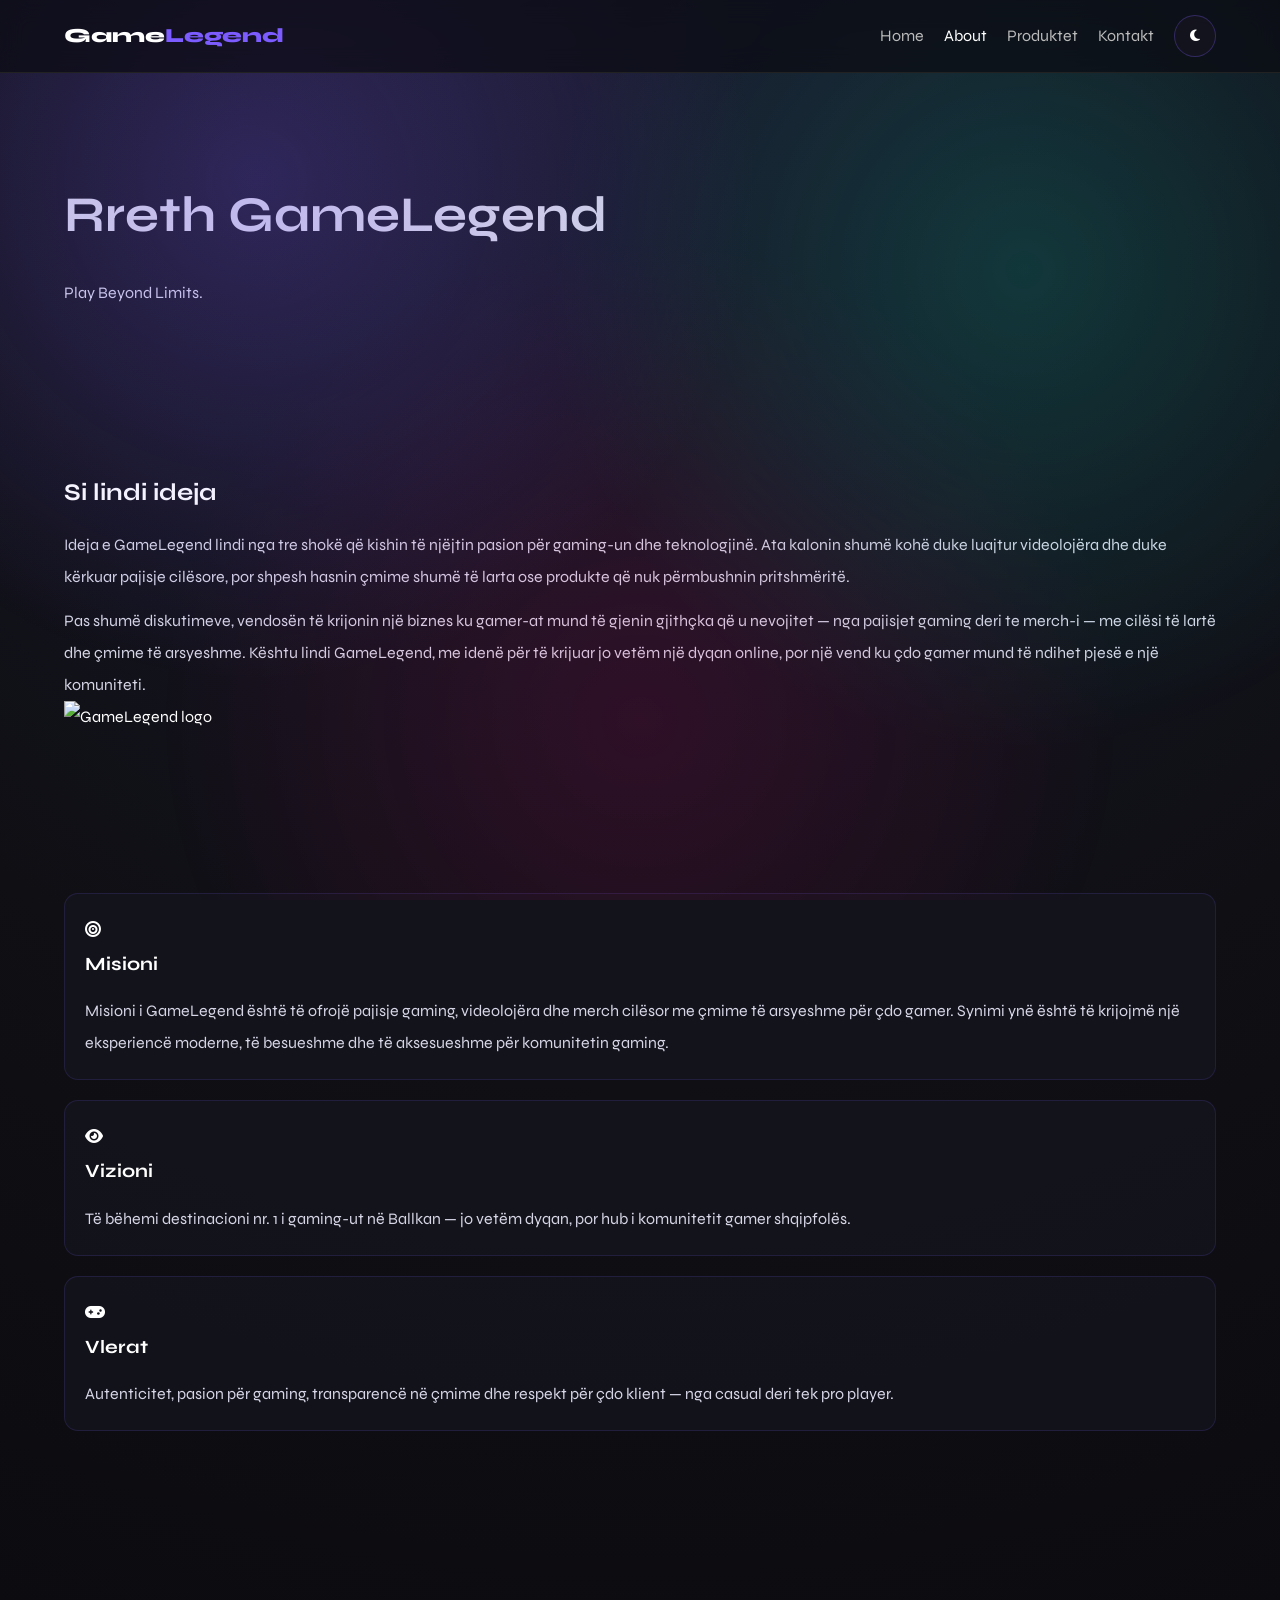
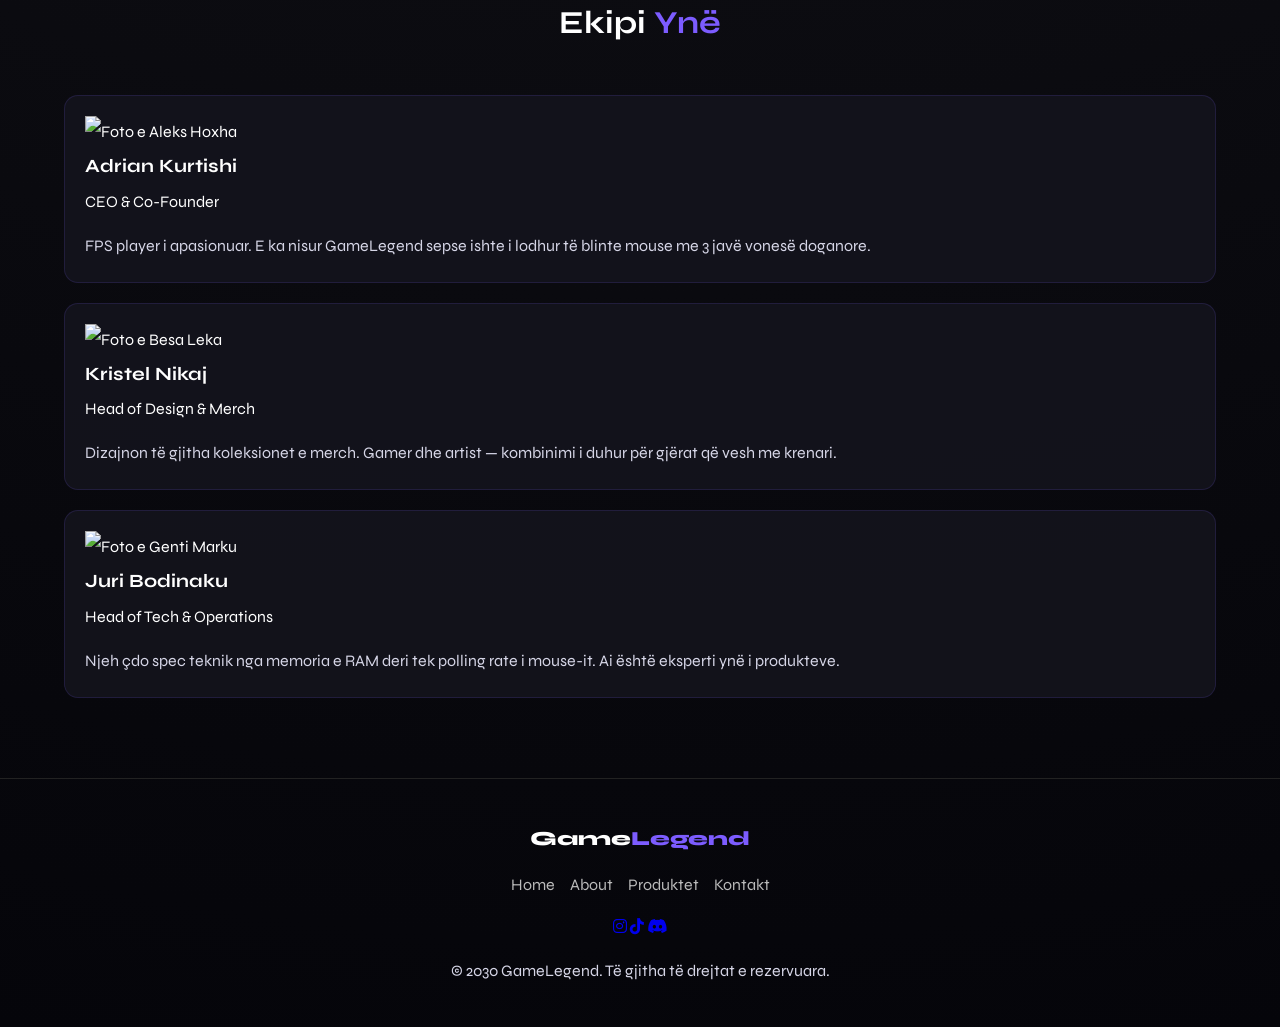
==== about.html @ 7329f88f "Update about.html" ====
<!DOCTYPE html>
<html lang="sq">
<head>
  <meta charset="UTF-8" />
  <meta name="viewport" content="width=device-width, initial-scale=1.0" />
  <title>GameLegend — Rreth Nesh</title>
  <link rel="stylesheet" href="css/style.css" />
  <link rel="stylesheet" href="css/responsive.css" />
  <link href="https://fonts.googleapis.com/css2?family=Space+Mono:wght@400;700&family=Syne:wght@400;600;800&display=swap" rel="stylesheet" />
  <link rel="stylesheet" href="https://cdnjs.cloudflare.com/ajax/libs/font-awesome/6.5.0/css/all.min.css" />
</head>
<body>

  <!-- NAVBAR -->
  <header class="navbar" id="navbar">
    <div class="nav-container">
      <a href="index.html" class="logo">Game<span>Legend</span></a>
      <nav class="nav-links" id="navLinks">
        <a href="index.html">Home</a>
        <a href="about.html" class="active">About</a>
        <a href="services.html">Produktet</a>
        <a href="contact.html">Kontakt</a>
        <button class="theme-toggle" id="theme-toggle" aria-label="Ndrysho temën">
          <i class="fas fa-moon"></i>
        </button>
      </nav>
      <button class="hamburger" id="hamburger" aria-label="Hap menunë" aria-expanded="false">
        <span></span><span></span><span></span>
      </button>
    </div>
  </header>

  <main>

    <!-- PAGE HERO -->
    <section class="page-hero">
      <div class="container">
        <h1 class="fade-in">Rreth <span>GameLegend</span></h1>
        <p class="fade-in">Play Beyond Limits.</p>
      </div>
    </section>

    <!-- STORY -->
    <section class="story-section">
      <div class="container story-grid">

        <div class="story-text reveal">
          <h2>Si lindi <span>ideja</span></h2>
          <p>Ideja e GameLegend lindi nga tre shokë që kishin të njëjtin pasion për gaming-un dhe teknologjinë. Ata kalonin shumë kohë duke luajtur videolojëra dhe duke kërkuar pajisje cilësore, por shpesh hasnin çmime shumë të larta ose produkte që nuk përmbushnin pritshmëritë.</p>
          <p>Pas shumë diskutimeve, vendosën të krijonin një biznes ku gamer-at mund të gjenin gjithçka që u nevojitet — nga pajisjet gaming deri te merch-i — me cilësi të lartë dhe çmime të arsyeshme. Kështu lindi GameLegend, me idenë për të krijuar jo vetëm një dyqan online, por një vend ku çdo gamer mund të ndihet pjesë e një komuniteti.</p>
        </div>

        <div class="story-visual reveal">
          <div class="story-img-placeholder">
            <img src="https://img.magnific.com/premium-photo/cyberpunk-gaming-controller-gamepad-joystick-illustration_691560-5812.jpg" alt="GameLegend logo" />
          </div>
        </div>

      </div>
    </section>

    <!-- MISSION VISION VALUES -->
    <section class="mvv-section">
      <div class="container">
        <div class="mvv-grid">

          <div class="mvv-card reveal">
            <div class="mvv-icon"><i class="fas fa-bullseye"></i></div>
            <h3>Misioni</h3>
            <p>Misioni i GameLegend është të ofrojë pajisje gaming, videolojëra dhe merch cilësor me çmime të arsyeshme për çdo gamer. Synimi ynë është të krijojmë një eksperiencë moderne, të besueshme dhe të aksesueshme për komunitetin gaming.</p>
          </div>

          <div class="mvv-card reveal">
            <div class="mvv-icon"><i class="fas fa-eye"></i></div>
            <h3>Vizioni</h3>
            <p>Të bëhemi destinacioni nr. 1 i gaming-ut në Ballkan — jo vetëm dyqan, por hub i komunitetit gamer shqipfolës.</p>
          </div>

          <div class="mvv-card reveal">
            <div class="mvv-icon"><i class="fas fa-gamepad"></i></div>
            <h3>Vlerat</h3>
            <p>Autenticitet, pasion për gaming, transparencë në çmime dhe respekt për çdo klient — nga casual deri tek pro player.</p>
          </div>

        </div>
      </div>
    </section>

    <!-- TEAM -->
    <section class="team-section">
      <div class="container">
        <h2 class="section-title reveal">Ekipi <span>Ynë</span></h2>
        <div class="team-grid">

          <div class="team-card reveal">
            <div class="team-photo">
              <img src="https://picsum.photos/seed/gamer1/200/200" alt="Foto e Aleks Hoxha" />
            </div>
            <h3>Adrian Kurtishi</h3>
            <span class="role">CEO & Co-Founder</span>
            <p>FPS player i apasionuar. E ka nisur GameLegend sepse ishte i lodhur të blinte mouse me 3 javë vonesë doganore.</p>
          </div>

          <div class="team-card reveal">
            <div class="team-photo">
              <img src="https://picsum.photos/seed/gamer2/200/200" alt="Foto e Besa Leka" />
            </div>
            <h3>Kristel Nikaj</h3>
            <span class="role">Head of Design & Merch</span>
            <p>Dizajnon të gjitha koleksionet e merch. Gamer dhe artist — kombinimi i duhur për gjërat që vesh me krenari.</p>
          </div>

          <div class="team-card reveal">
            <div class="team-photo">
              <img src="https://picsum.photos/seed/gamer3/200/200" alt="Foto e Genti Marku" />
            </div>
            <h3>Juri Bodinaku</h3>
            <span class="role">Head of Tech & Operations</span>
            <p>Njeh çdo spec teknik nga memoria e RAM deri tek polling rate i mouse-it. Ai është eksperti ynë i produkteve.</p>
          </div>

        </div>
      </div>
    </section>

  </main>

  <!-- FOOTER -->
  <footer class="footer">
    <div class="container footer-inner">
      <a href="index.html" class="logo">Game<span>Legend</span></a>
      <div class="footer-links">
        <a href="index.html">Home</a>
        <a href="about.html">About</a>
        <a href="services.html">Produktet</a>
        <a href="contact.html">Kontakt</a>
      </div>
      <div class="footer-social">
        <a href="#" aria-label="Instagram"><i class="fab fa-instagram"></i></a>
        <a href="#" aria-label="TikTok"><i class="fab fa-tiktok"></i></a>
        <a href="#" aria-label="Discord"><i class="fab fa-discord"></i></a>
      </div>
      <p class="copyright">&copy; 2030 GameLegend. Të gjitha të drejtat e rezervuara.</p>
    </div>
  </footer>

  <script src="js/main.js"></script>
</body>
</html>
---- css/style.css ----
/* ========== RESET ========== */
* {
  margin: 0;
  padding: 0;
  box-sizing: border-box;
}

/* ========== BODY + CYBER BACKGROUND ========== */
body {
  font-family: "Syne", sans-serif;
  color: #fff;
  line-height: 2;
  overflow-x: hidden;

  /* deep cyber gradient */
  background: radial-gradient(circle at top, #1a1a2e 0%, #0f0f14 40%, #05050a 100%);
}

p {
  margin-top: 12px;
  color: #d6d6e7;
}

h1 {
  font-size: 50px;
  margin-top: 12px;
  color: #d6d6e7;
}

/* glowing orbs background */
body::before {
  content: "";
  position: fixed;
  inset: 0;
  pointer-events: none;

  background:
    radial-gradient(circle at 20% 20%, rgba(124, 92, 255, 0.25), transparent 40%),
    radial-gradient(circle at 80% 30%, rgba(0, 255, 200, 0.15), transparent 40%),
    radial-gradient(circle at 50% 80%, rgba(255, 0, 120, 0.12), transparent 50%);
}

/* soft animation */
body::before {
  animation: glowMove 14s ease-in-out infinite;
}

@keyframes glowMove {
  0%   { transform: translate(0px, 0px); }
  50%  { transform: translate(-20px, 20px); }
  100% { transform: translate(0px, 0px); }
}

/* ========== CONTAINER ========== */
.container {
  width: 90%;
  max-width: 1200px;
  margin: auto;
}

/* ========== LOGO ========== */
.logo {
  font-weight: 800;
  font-size: 20px;
  text-decoration: none;
  color: white;
}

.logo span {
  color: #7c5cff;
}

/* ========== NAVBAR ========== */
.navbar {
  position: sticky;
  top: 0;
  z-index: 1000;

  background: rgba(10, 10, 18, 0.7);
  backdrop-filter: blur(12px);
  border-bottom: 1px solid #222;
}

.nav-container {
  width: 90%;
  max-width: 1200px;
  margin: auto;

  display: flex;
  justify-content: space-between;
  align-items: center;
  padding: 15px 0;
}

.nav-links {
  display: flex;
  gap: 20px;
  align-items: center;
}

.nav-links a {
  color: #bbb;
  text-decoration: none;
  transition: 0.3s;
}

.nav-links a:hover,
.nav-links a.active {
  color: #fff;
}

/* ========== BUTTONS ========== */
.btn-primary {
  display: inline-block;
  padding: 12px 20px;
  background: #7c5cff;
  color: white;
  border-radius: 10px;
  text-decoration: none;
  transition: 0.3s;
  box-shadow: 0 0 20px rgba(124, 92, 255, 0.3);
}

.btn-primary:hover {
  transform: translateY(-3px);
  box-shadow: 0 0 30px rgba(124, 92, 255, 0.6);
}

.btn-outline {
  padding: 10px 15px;
  border: 1px solid #7c5cff;
  background: transparent;
  color: white;
  cursor: pointer;
  transition: 0.3s;
}

.btn-outline:hover {
  background: #7c5cff;
}

/* ========== HERO ========== */
.hero {
  min-height: 90vh;
  display: flex;
  align-items: center;
  justify-content: space-between;
  padding: 60px 10%;
}

.hero h1 {
  font-size: 52px;
  line-height: 2;
}

.hero span {
  color: #7c5cff;
}

/* ========== SECTIONS ========== */
section {
  padding: 80px 0;
}

.section-title {
  font-size: 32px;
  text-align: center;
  margin-bottom: 40px;
}

.section-title span {
  color: #7c5cff;
}

/* ========== GRID ========== */
.cards-grid,
.stats-grid,
.services-grid,
.mvv-grid,
.team-grid {
  display: grid;
  gap: 20px;
}

.cards-grid {
  grid-template-columns: repeat(4, 1fr);
}

.services-grid {
  grid-template-columns: repeat(3, 1fr);
}

/* ========== CARDS ========== */
.card,
.stat-card,
.service-card,
.mvv-card,
.team-card {
  background: rgba(20, 20, 30, 0.85);
  border: 1px solid rgba(124, 92, 255, 0.15);
  padding: 20px;
  border-radius: 14px;
  transition: 0.3s;
}

.card:hover,
.service-card:hover {
  transform: translateY(-6px);
  border-color: rgba(124, 92, 255, 0.5);
}

/* ========== PRICE ========== */
.price {
  display: block;
  margin: 10px 0;
  color: #7c5cff;
  font-weight: bold;
}

/* ========== CONTACT ========== */
.contact-grid {
  display: grid;
  grid-template-columns: 2fr 1fr;
  gap: 30px;
}

input,
textarea {
  width: 100%;
  padding: 10px;
  border-radius: 8px;
  border: none;
  margin-top: 5px;
  background: #111;
  color: white;
}

/* ========== FOOTER ========== */
.footer {
  padding: 40px 0;
  text-align: center;
  border-top: 1px solid #222;
}

.footer-links {
  display: flex;
  justify-content: center;
  gap: 15px;
  margin: 10px 0;
}

.footer-links a {
  color: #bbb;
  text-decoration: none;
}

/* ========== HAMBURGER ========== */
.hamburger {
  display: none;
  flex-direction: column;
  gap: 5px;
  background: transparent;
  border: none;
  cursor: pointer;
}

.hamburger span {
  width: 25px;
  height: 3px;
  background: white;
  border-radius: 5px;
  transition: 0.3s;
}

/* ========== THEME TOGGLE ========== */
.theme-toggle {
  width: 42px;
  height: 42px;

  border-radius: 50%;
  border: 1px solid rgba(124, 92, 255, 0.3);

  background: rgba(20, 20, 30, 0.9);

  color: white;

  cursor: pointer;

  display: flex;
  align-items: center;
  justify-content: center;

  transition: 0.3s;
}

.theme-toggle:hover {
  transform: rotate(15deg) scale(1.08);

  background: #7c5cff;

  box-shadow: 0 0 20px rgba(124, 92, 255, 0.5);
}

/* ========== LIGHT MODE ========== */
body.light-mode {
  background: #f5f5f7;
  color: #111;
}

/* navbar */
body.light-mode .navbar {
  background: rgba(255, 255, 255, 0.8);
  border-bottom: 1px solid #ddd;
}

/* cards */
body.light-mode .card,
body.light-mode .service-card,
body.light-mode .team-card,
body.light-mode .mvv-card,
body.light-mode .stat-card {
  background: white;
  border: 1px solid #ddd;
  color: #111;
}

/* paragraphs */
body.light-mode p {
  color: #333;
}

/* nav links */
body.light-mode .nav-links a {
  color: #444;
}

body.light-mode .nav-links a:hover,
body.light-mode .nav-links a.active {
  color: #7c5cff;
}

/* inputs */
body.light-mode input,
body.light-mode textarea {
  background: white;
  color: #111;
  border: 1px solid #ccc;
}

/* footer */
body.light-mode .footer {
  border-top: 1px solid #ddd;
}
---- css/responsive.css ----
/* ========== TABLET ========== */
@media (max-width: 1024px) {

  .hero {
    flex-direction: column;
    text-align: center;
    gap: 30px;
  }

  .hero h1 {
    font-size: 40px;
  }

  .cards-grid {
    grid-template-columns: repeat(2, 1fr);
  }

  .services-grid {
    grid-template-columns: repeat(2, 1fr);
  }

  .contact-grid {
    grid-template-columns: 1fr;
  }
}

/* ========== MOBILE ========== */
@media (max-width: 600px) {

  .nav-links {
    display: none;
  }

  .hero {
    padding: 40px 5%;
  }

  .hero h1 {
    font-size: 30px;
  }

  .section-title {
    font-size: 24px;
  }

  .cards-grid,
  .services-grid {
    grid-template-columns: 1fr;
  }

  .container {
    width: 95%;
  }
}

@media (max-width: 600px) {

  .hamburger {
    display: flex;
  }

  .nav-links {
    position: absolute;
    top: 70px;
    right: 5%;
    width: 220px;

    background: rgba(15, 15, 25, 0.95);
    backdrop-filter: blur(12px);

    border: 1px solid #333;
    border-radius: 12px;

    display: flex;
    flex-direction: column;
    padding: 20px;
    gap: 15px;

    opacity: 0;
    visibility: hidden;
    transform: translateY(-10px);

    transition: 0.3s;
  }

  .nav-links.show {
    opacity: 1;
    visibility: visible;
    transform: translateY(0);
  }
}
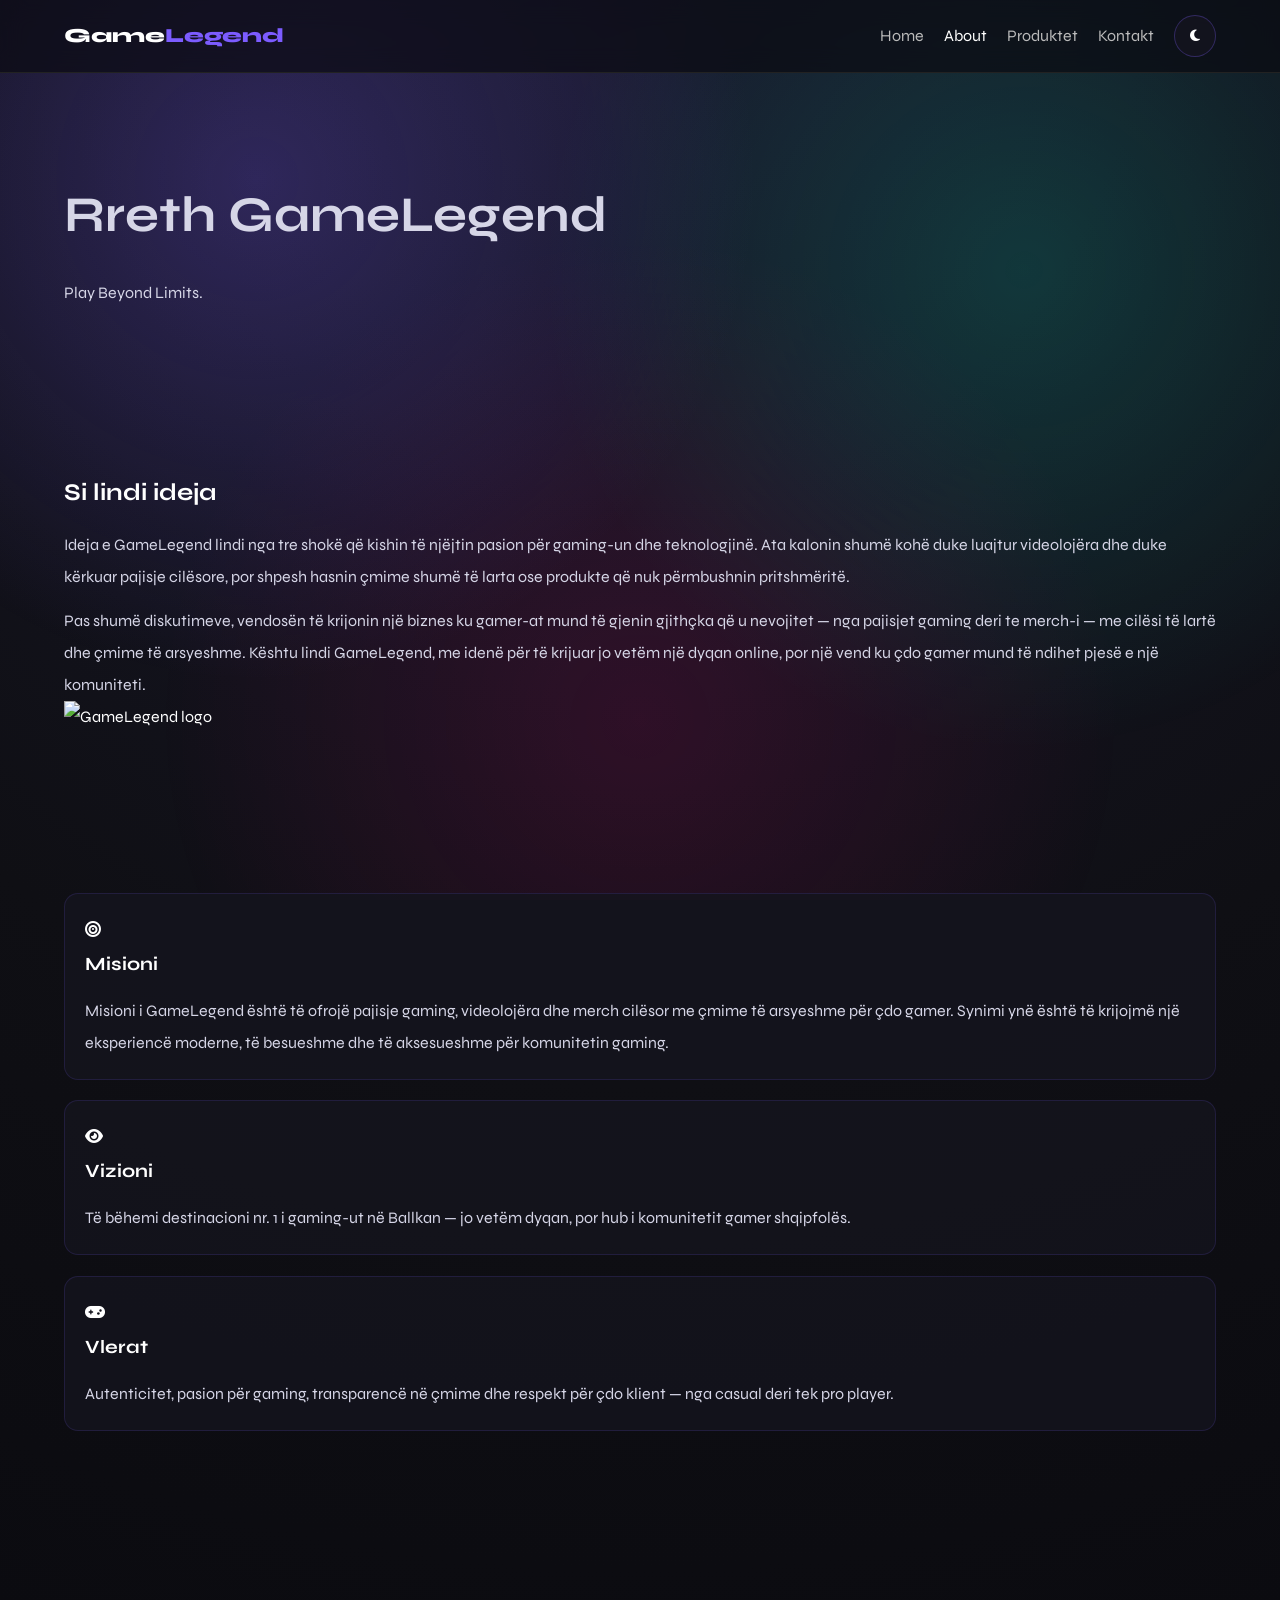
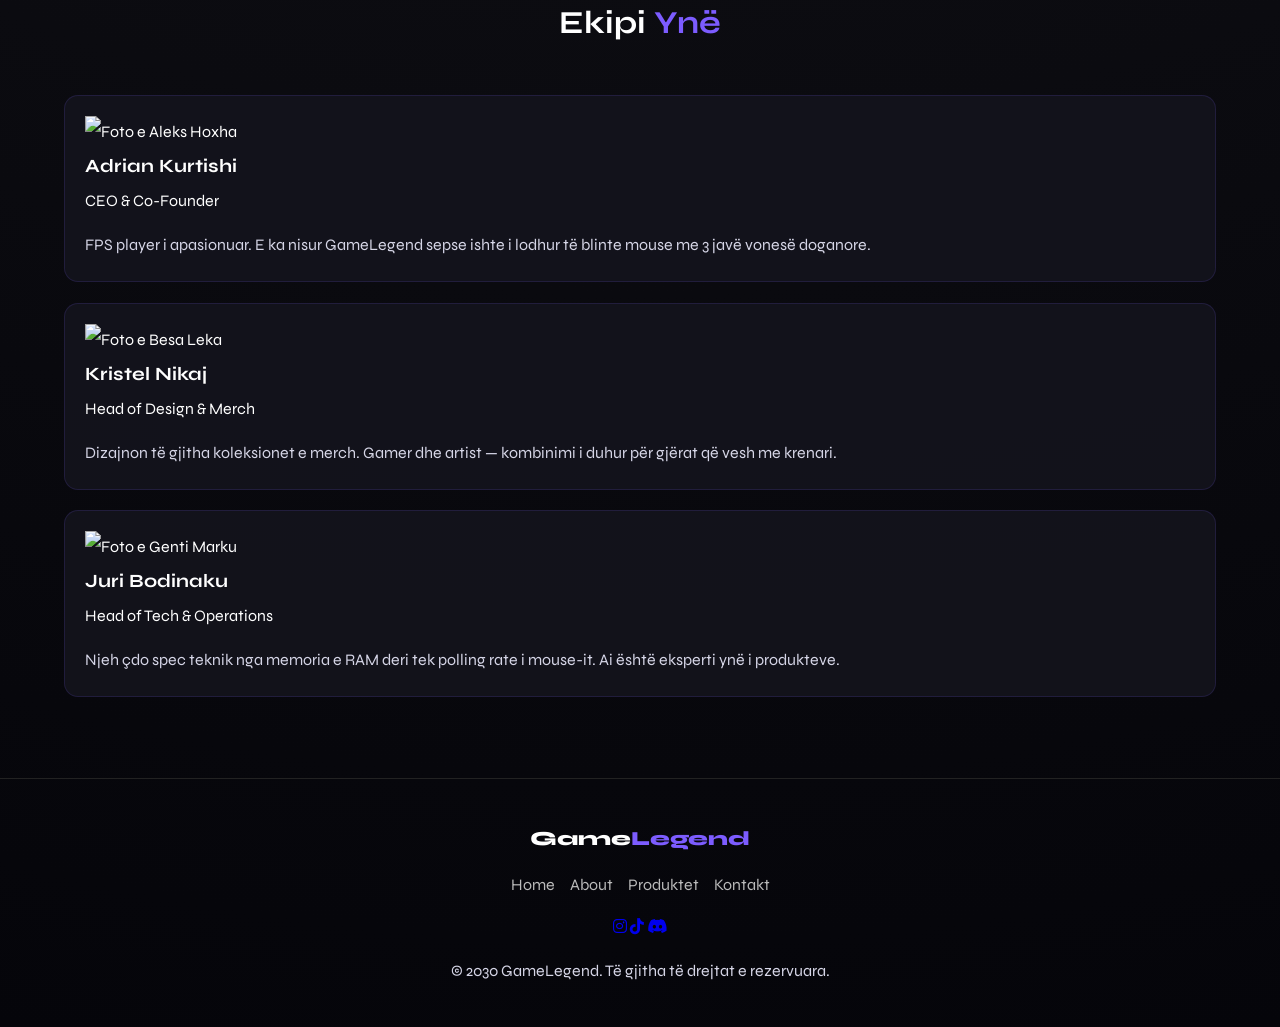
==== commit b9e0f478: "Update about.html" ====
--- a/about.html
+++ b/about.html
@@ -24,7 +24,7 @@
           <i class="fas fa-moon"></i>
         </button>
       </nav>
-      <button class="hamburger" id="hamburger" aria-label="Hap menunë" aria-expanded="false">
+      <button class="hamburger" id="hamburger-btn" aria-label="Hap menunë" aria-expanded="false">
         <span></span><span></span><span></span>
       </button>
     </div>
@@ -35,8 +35,8 @@
     <!-- PAGE HERO -->
     <section class="page-hero">
       <div class="container">
-        <h1 class="fade-in">Rreth <span>GameLegend</span></h1>
-        <p class="fade-in">Play Beyond Limits.</p>
+        <h1 class="reveal fade-in">Rreth <span>GameLegend</span></h1>
+        <p class="reveal fade-in">Play Beyond Limits.</p>
       </div>
     </section>
 
--- a/css/style.css
+++ b/css/style.css
@@ -351,3 +351,25 @@
 body.light-mode .footer {
   border-top: 1px solid #ddd;
 }
+
+/* ========== ANIMATION ========== */
+.reveal {
+    opacity: 0;
+    transition: all 0.8s ease-out; 
+    will-change: opacity, transform;
+}
+
+
+.reveal.fade-in {
+    transform: scale(0.95); 
+}
+
+.reveal.slide-in {
+    transform: translateY(40px); 
+}
+
+
+.reveal.active {
+    opacity: 1;
+    transform: translateY(0) scale(1);
+}
--- a/css/responsive.css
+++ b/css/responsive.css
@@ -53,7 +53,7 @@
   }
 }
 
-@media (max-width: 600px) {
+@media (max-width: 768px) {
 
   .hamburger {
     display: flex;
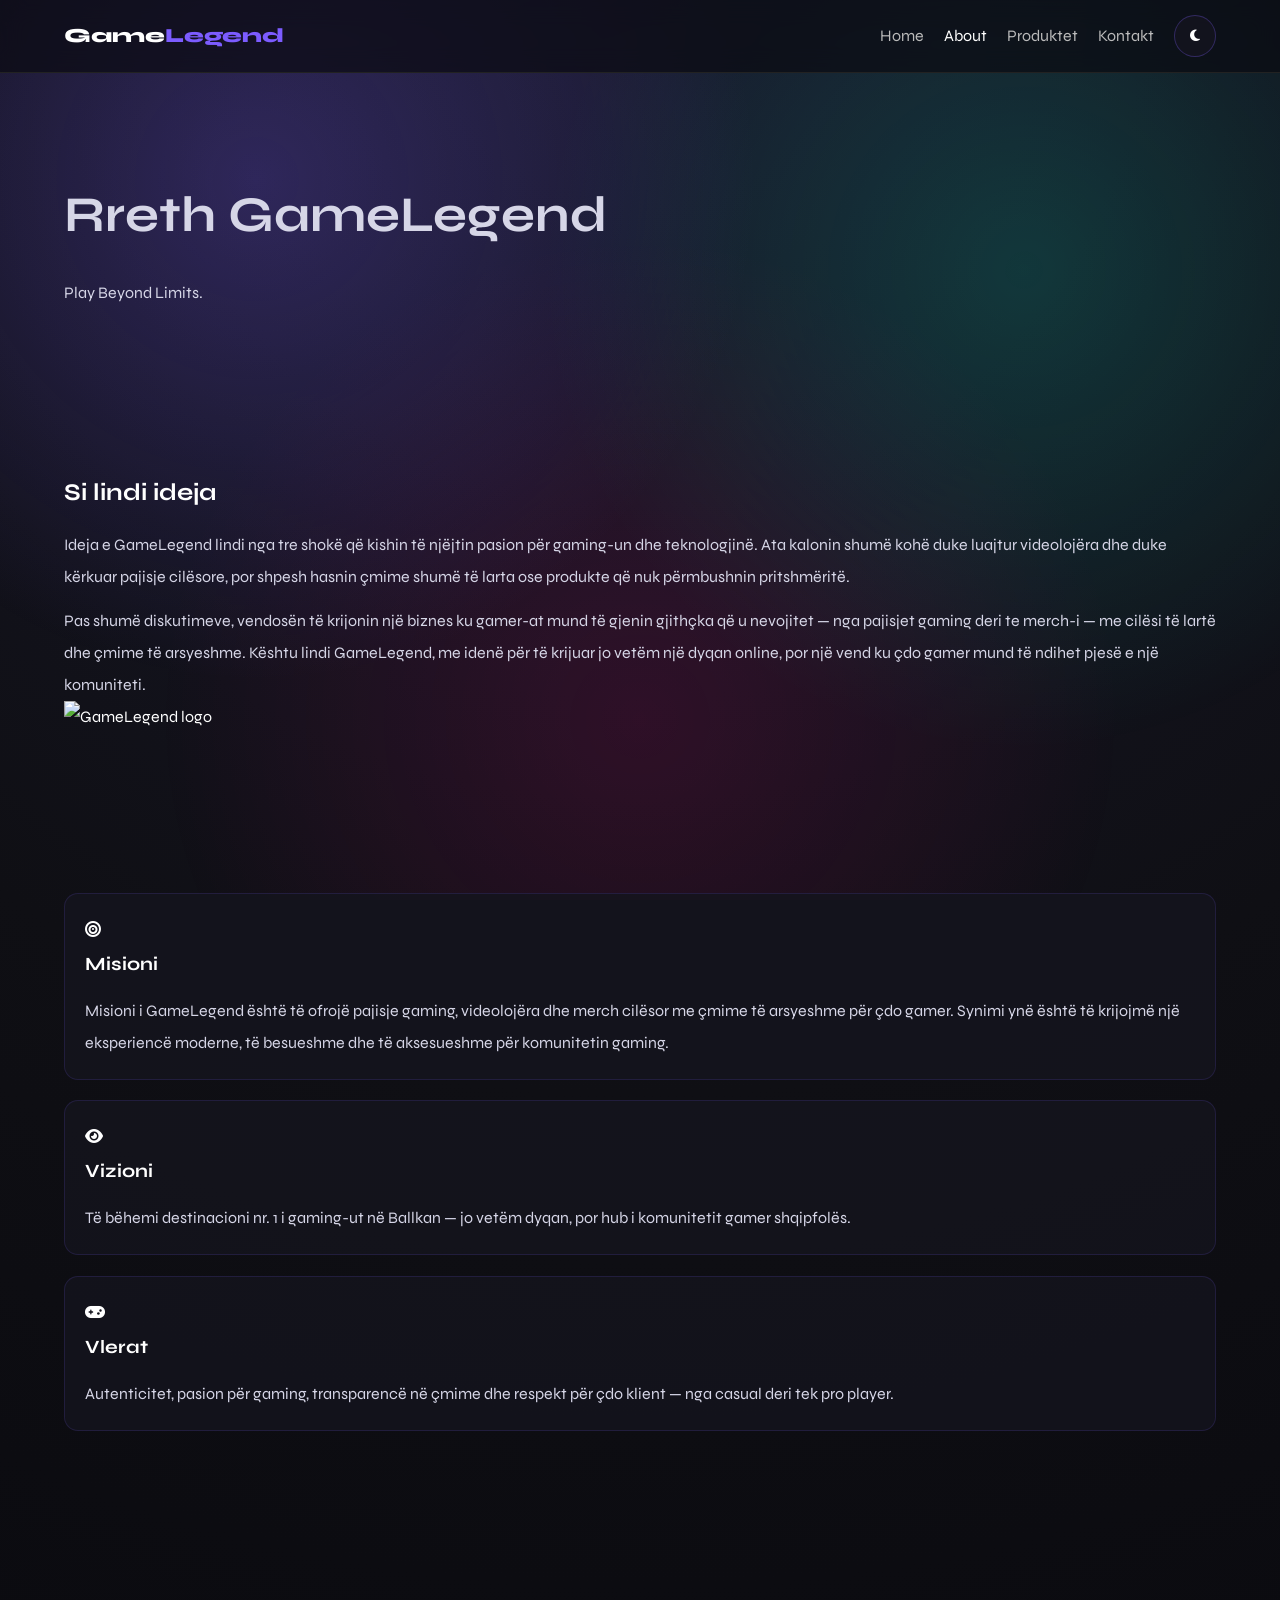
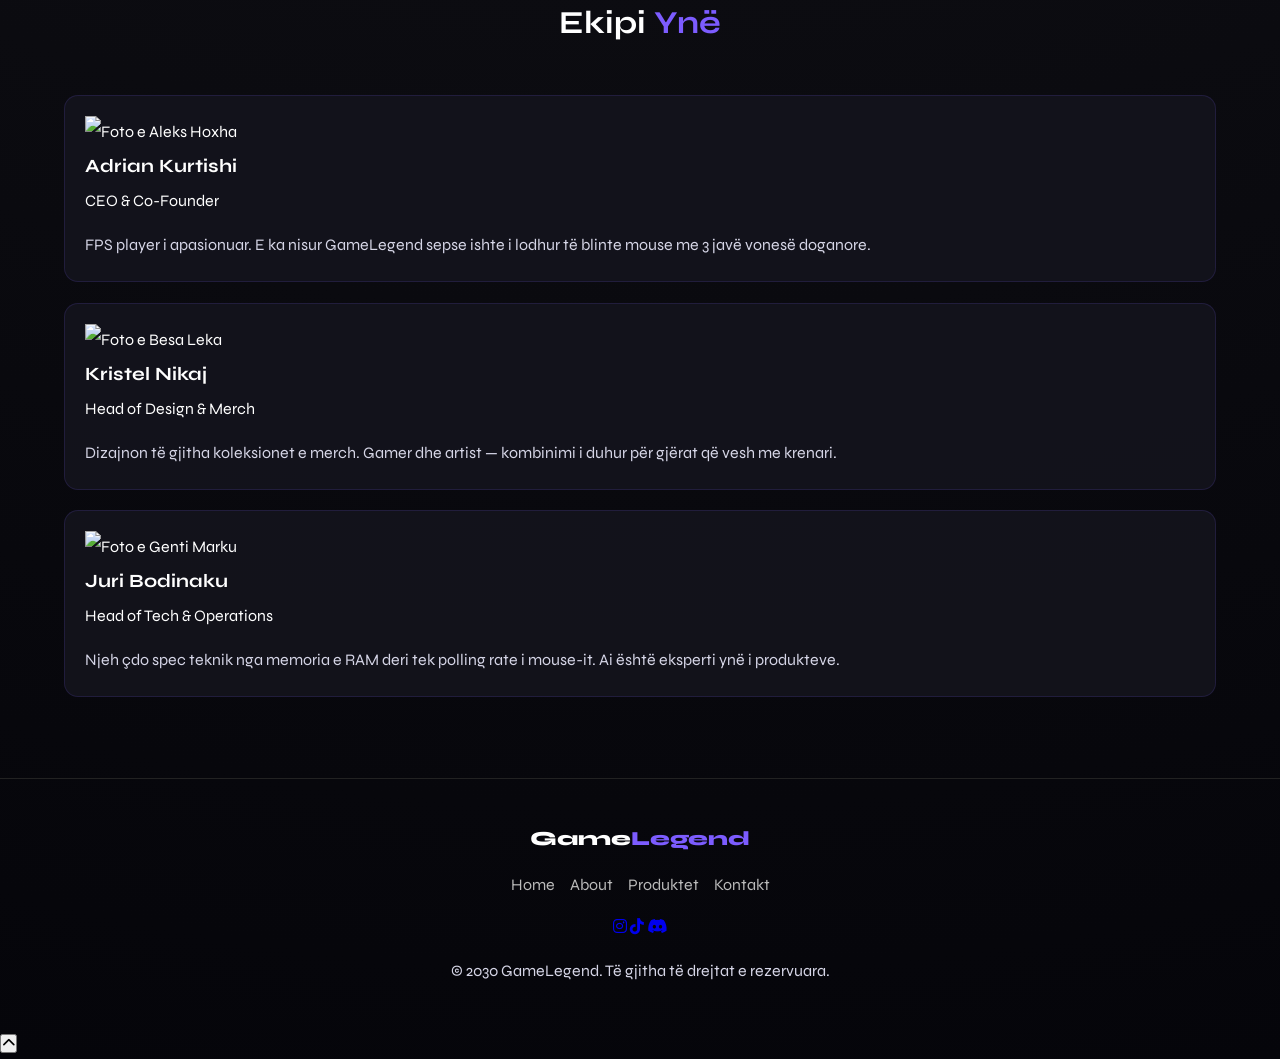
==== commit 7e703f07: "Update about.html" ====
--- a/about.html
+++ b/about.html
@@ -36,7 +36,7 @@
     <section class="page-hero">
       <div class="container">
         <h1 class="reveal fade-in">Rreth <span>GameLegend</span></h1>
-        <p class="reveal fade-in">Play Beyond Limits.</p>
+        <p class="reveal slide-in">Play Beyond Limits.</p>
       </div>
     </section>
 
@@ -143,7 +143,9 @@
       <p class="copyright">&copy; 2030 GameLegend. Të gjitha të drejtat e rezervuara.</p>
     </div>
   </footer>
-
+<button id="backToTop" class="back-to-top" aria-label="Kthehu në krye">
+    <i class="fas fa-chevron-up"></i>
+</button>
   <script src="js/main.js"></script>
 </body>
 </html>
--- a/css/style.css
+++ b/css/style.css
@@ -359,7 +359,6 @@
     will-change: opacity, transform;
 }
 
-
 .reveal.fade-in {
     transform: scale(0.95); 
 }
@@ -367,9 +366,18 @@
 .reveal.slide-in {
     transform: translateY(40px); 
 }
-
 
 .reveal.active {
     opacity: 1;
     transform: translateY(0) scale(1);
 }
+
+/* ========== FILTER ========== */
+.service-card.hide {
+    display: none;
+}
+
+.filter-btn.active {
+    background-color: #ff4757;
+    color: white;
+}
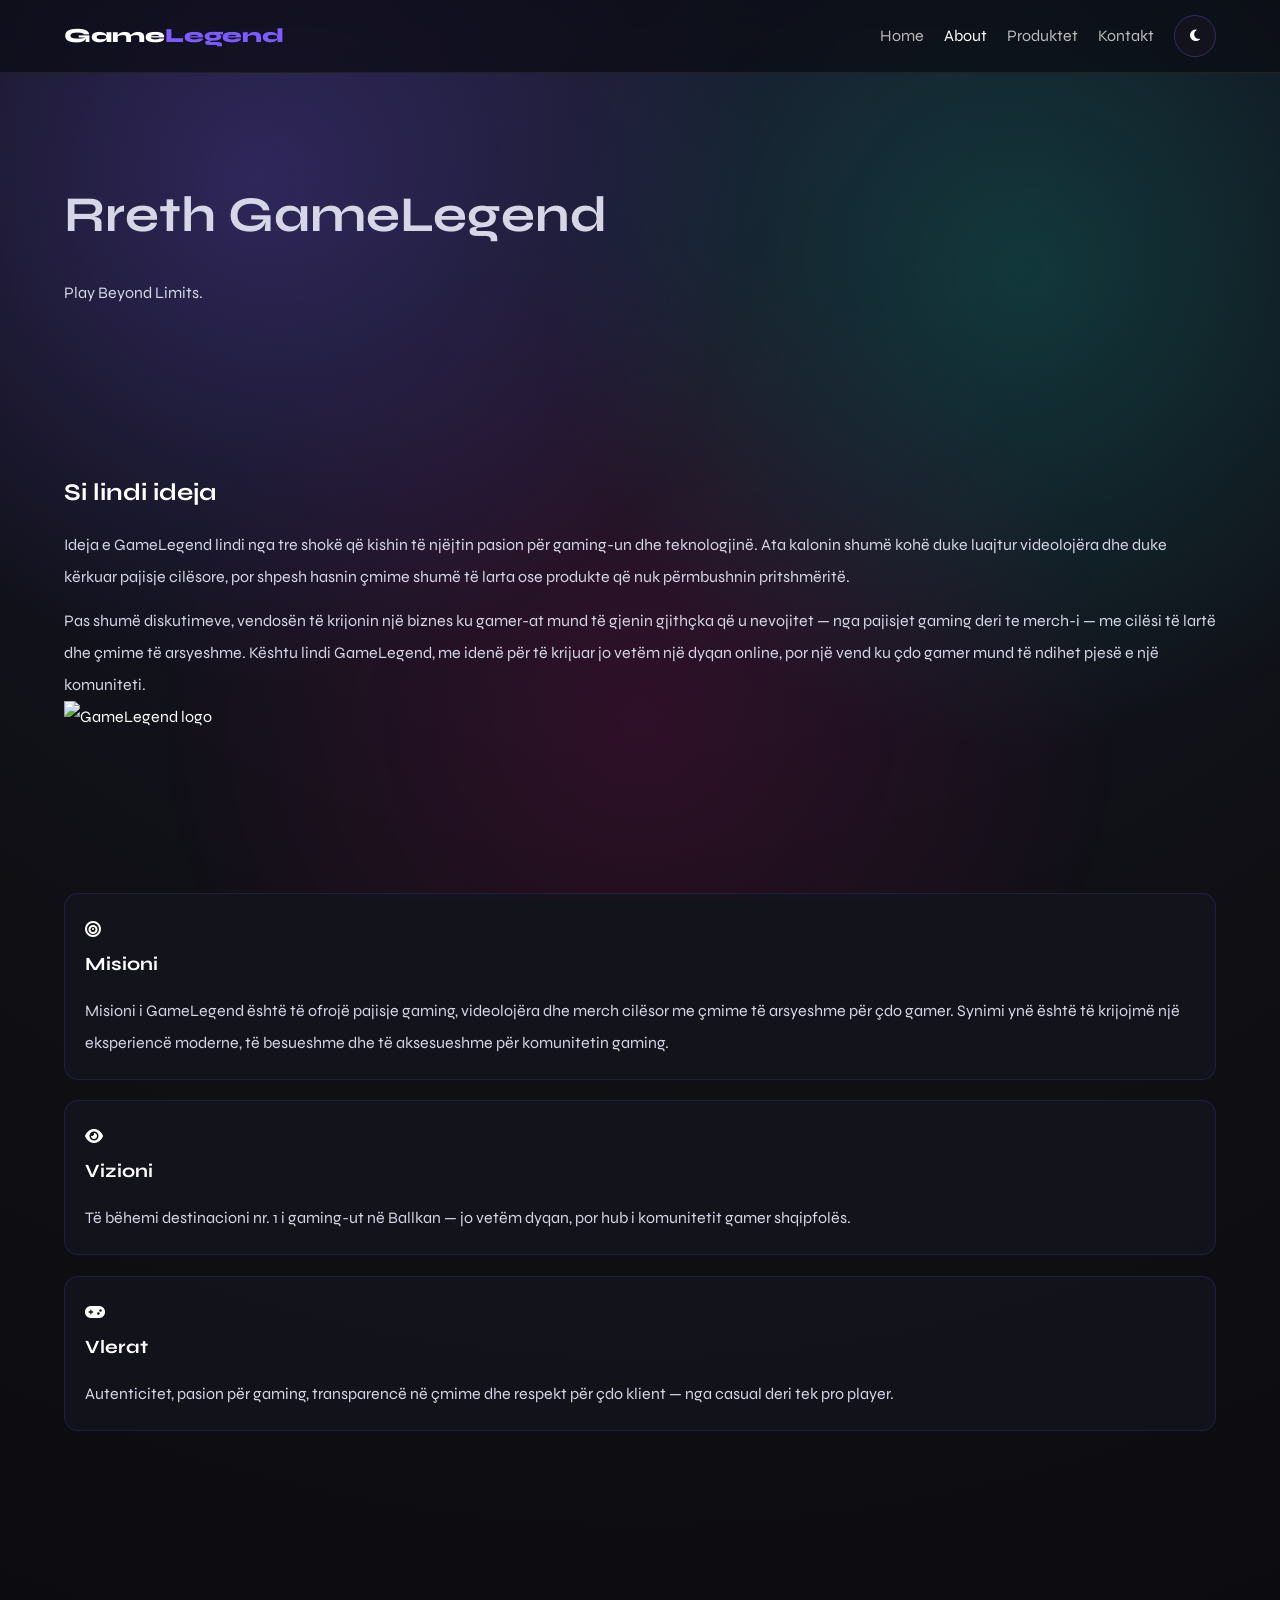
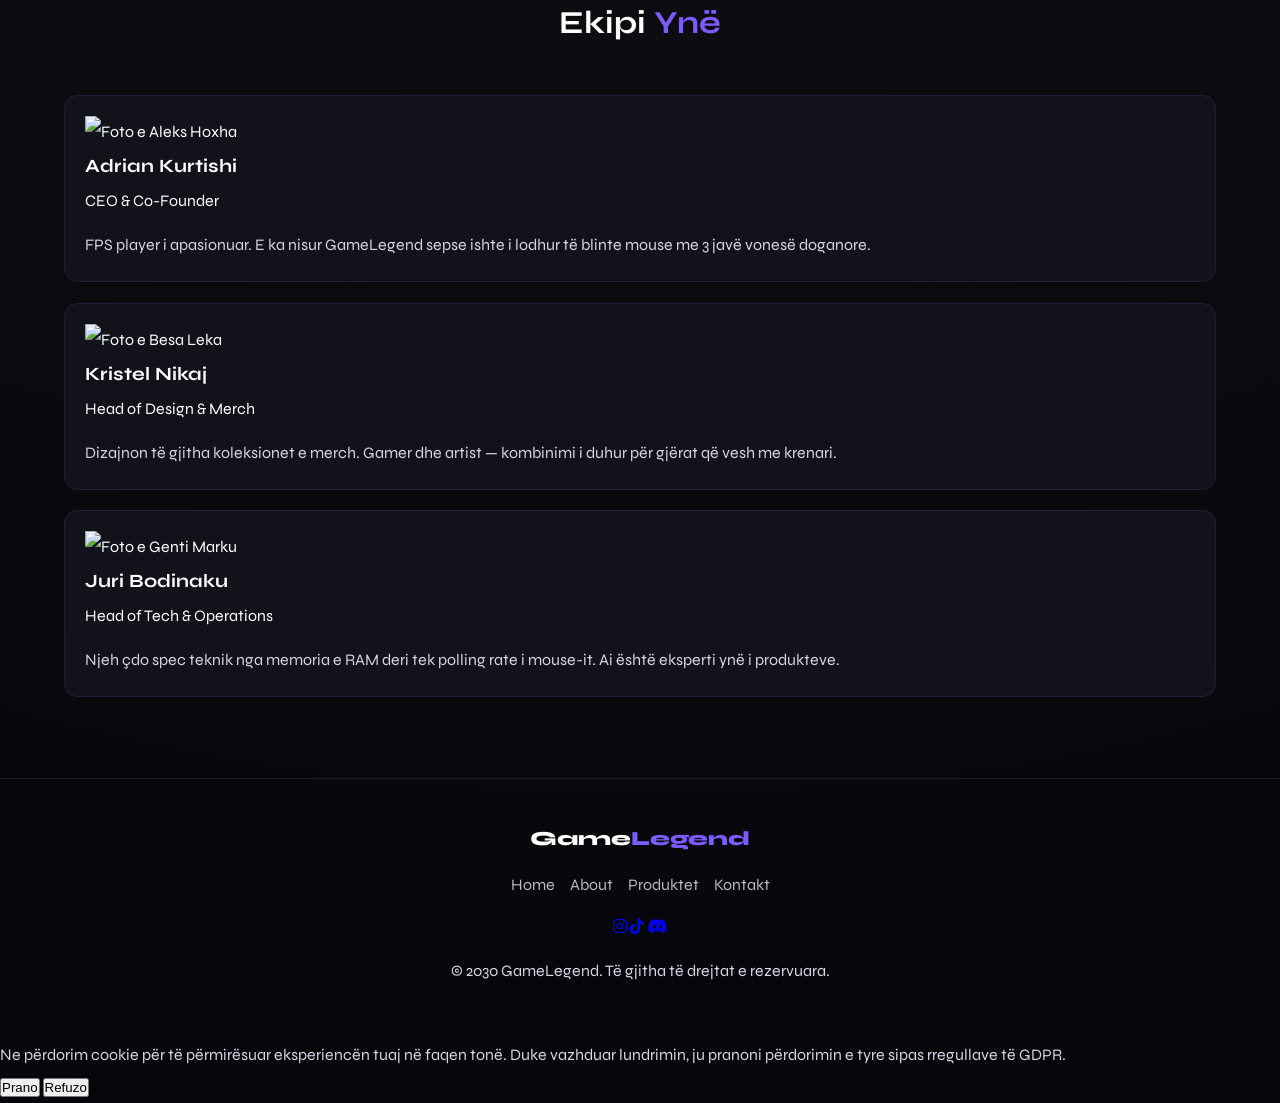
==== commit 549e6ea3: "Update about.html" ====
--- a/about.html
+++ b/about.html
@@ -146,6 +146,15 @@
 <button id="backToTop" class="back-to-top" aria-label="Kthehu në krye">
     <i class="fas fa-chevron-up"></i>
 </button>
+  <div id="cookieBanner" class="cookie-banner">
+    <div class="cookie-content">
+        <p>Ne përdorim cookie për të përmirësuar eksperiencën tuaj në faqen tonë. Duke vazhduar lundrimin, ju pranoni përdorimin e tyre sipas rregullave të GDPR.</p>
+        <div class="cookie-buttons">
+            <button id="acceptCookies" class="btn-cookie btn-accept">Prano</button>
+            <button id="declineCookies" class="btn-cookie btn-decline">Refuzo</button>
+        </div>
+    </div>
+</div>
   <script src="js/main.js"></script>
 </body>
 </html>
--- a/css/style.css
+++ b/css/style.css
@@ -381,3 +381,39 @@
     background-color: #ff4757;
     color: white;
 }
+
+/* ========== BACK TO TOP ========== */
+.back-to-top {
+    position: fixed;
+    bottom: 30px;
+    right: 30px;
+    width: 50px;
+    height: 50px;
+    background-color: #007bff;
+    color: #ffffff;
+    border: none;
+    border-radius: 50%;
+    cursor: pointer;
+    display: flex;
+    align-items: center;
+    justify-content: center;
+    font-size: 1.2rem;
+    box-shadow: 0 4px 12px rgba(0, 0, 0, 0.25);
+    z-index: 9999;
+
+    opacity: 0;
+    visibility: hidden;
+    pointer-events: none;
+    transition: all 0.3s ease-in-out;
+}
+
+.back-to-top.show {
+    opacity: 1;
+    visibility: visible;
+    pointer-events: auto;
+}
+
+.back-to-top:hover {
+    background-color: #0056b3; 
+    transform: translateY(-5px); 
+}
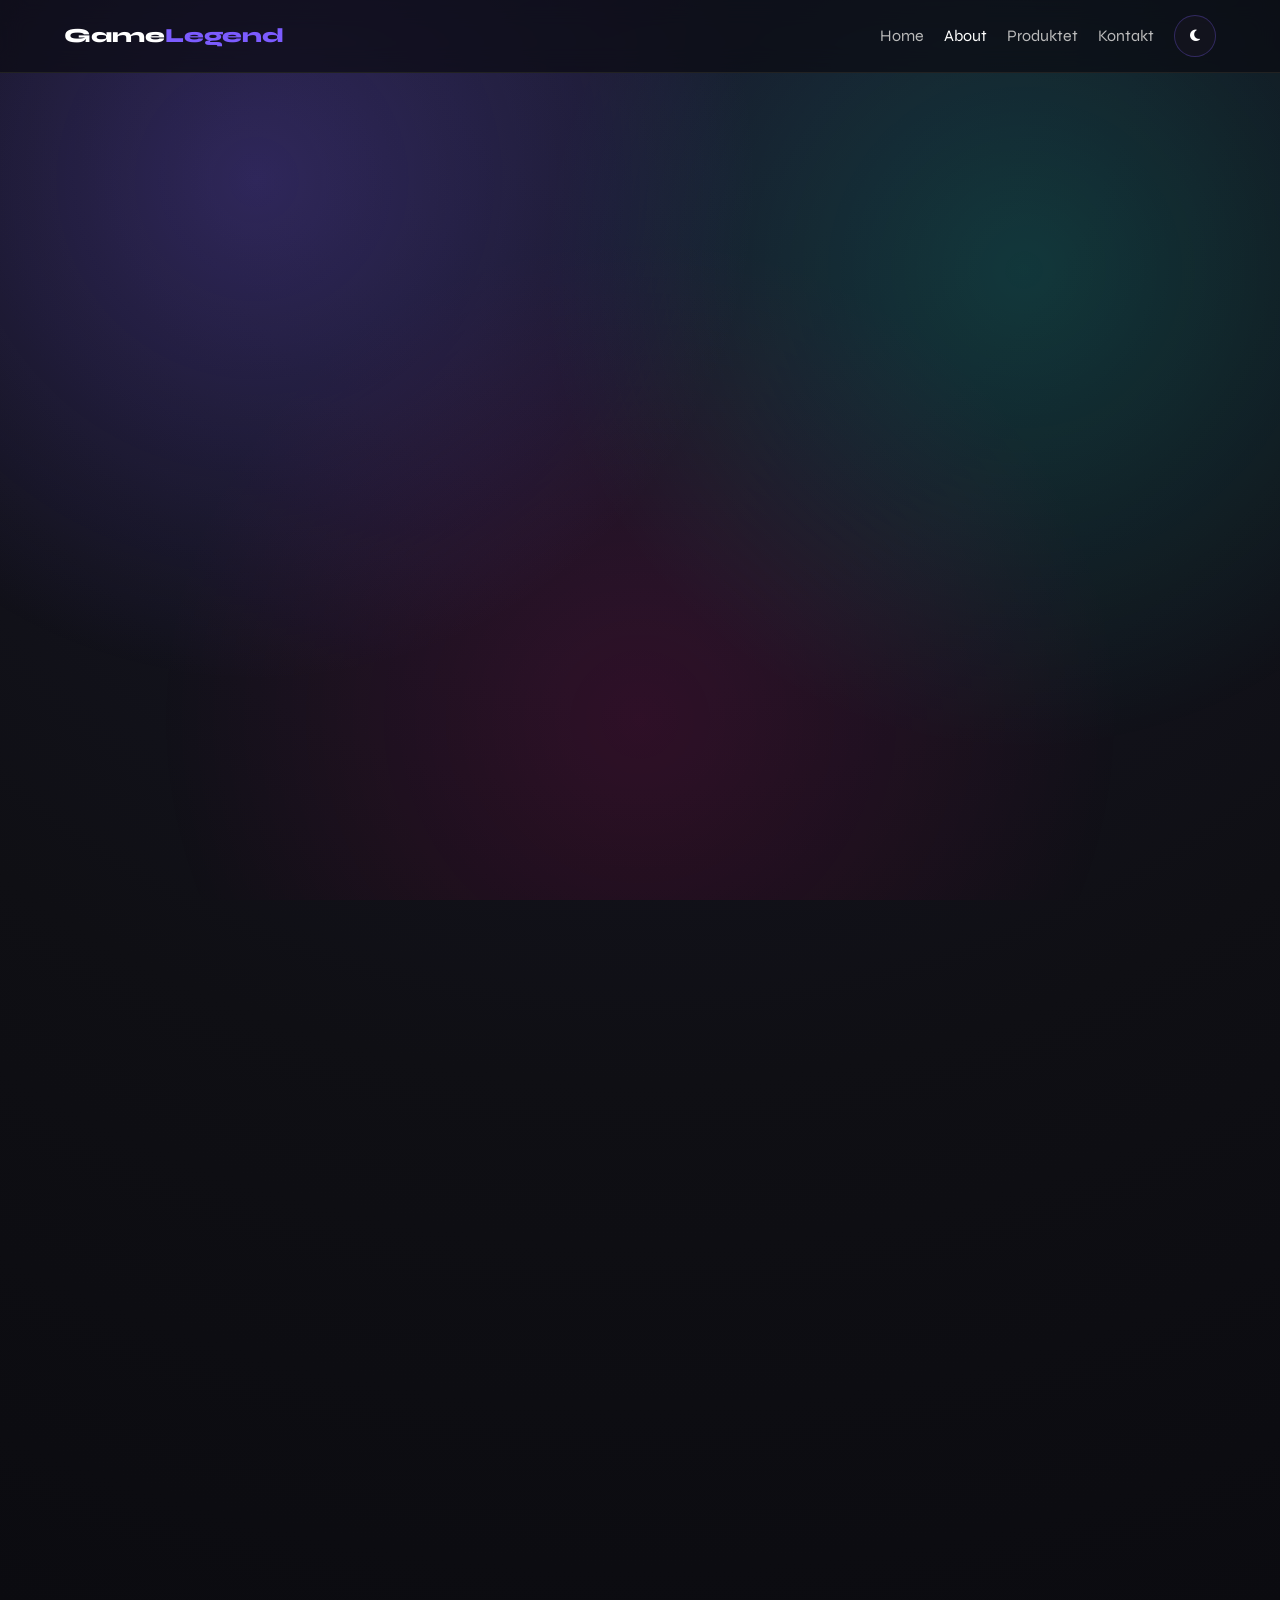
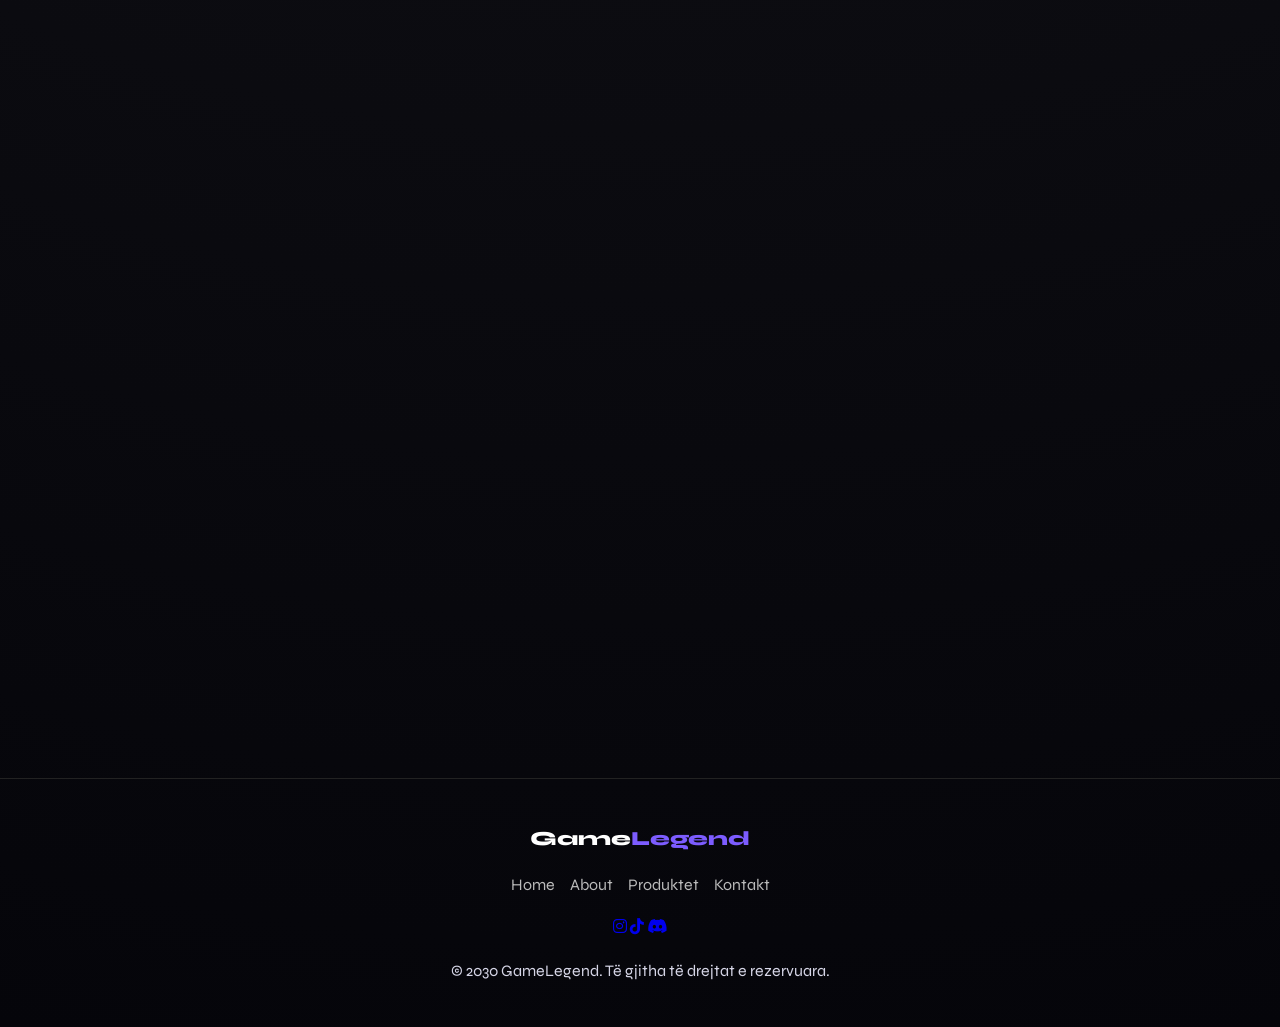
==== commit 98d72d02: "Update about.html" ====
--- a/about.html
+++ b/about.html
@@ -155,6 +155,7 @@
         </div>
     </div>
 </div>
+  <script src="https://cdn.jsdelivr.net/npm/@supabase/supabase-js@2"></script>
   <script src="js/main.js"></script>
 </body>
 </html>
--- a/css/style.css
+++ b/css/style.css
@@ -417,3 +417,83 @@
     background-color: #0056b3; 
     transform: translateY(-5px); 
 }
+
+/* ========== COOKIES ========== */
+.cookie-banner {
+    position: fixed;
+    bottom: 0;
+    left: 0;
+    width: 100%;
+    background-color: #1a1a1a;
+    color: #ffffff;
+    padding: 20px 10px;
+    box-shadow: 0 -4px 15px rgba(0, 0, 0, 0.3);
+    z-index: 10000; 
+
+    display: none;
+    animation: slideUp 0.4s ease-in-out forwards;
+}
+
+.cookie-content {
+    max-width: 1200px;
+    margin: 0 auto;
+    display: flex;
+    flex-direction: column;
+    align-items: center;
+    gap: 15px;
+    text-align: center;
+}
+
+.cookie-content p {
+    font-size: 0.95rem;
+    line-height: 1.5;
+    margin: 0;
+    max-width: 800px;
+}
+
+.cookie-buttons {
+    display: flex;
+    gap: 12px;
+}
+
+.btn-cookie {
+    padding: 8px 24px;
+    font-size: 0.9rem;
+    font-weight: 600;
+    border: none;
+    border-radius: 4px;
+    cursor: pointer;
+    transition: background-color 0.2s ease-in-out;
+}
+
+.btn-accept {
+    background-color: #2ecc71;
+    color: #ffffff;
+}
+
+.btn-accept:hover {
+    background-color: #27ae60;
+}
+
+.btn-decline {
+    background-color: #e74c3c; 
+    color: #ffffff;
+}
+
+.btn-decline:hover {
+    background-color: #c0392b;
+}
+
+@keyframes slideUp {
+    from { transform: translateY(100%); }
+    to { transform: translateY(0); }
+}
+
+@media (min-width: 768px) {
+    .cookie-content {
+        flex-direction: row;
+        justify-content: space-between;
+        text-align: left;
+        padding: 0 20px;
+    }
+}
